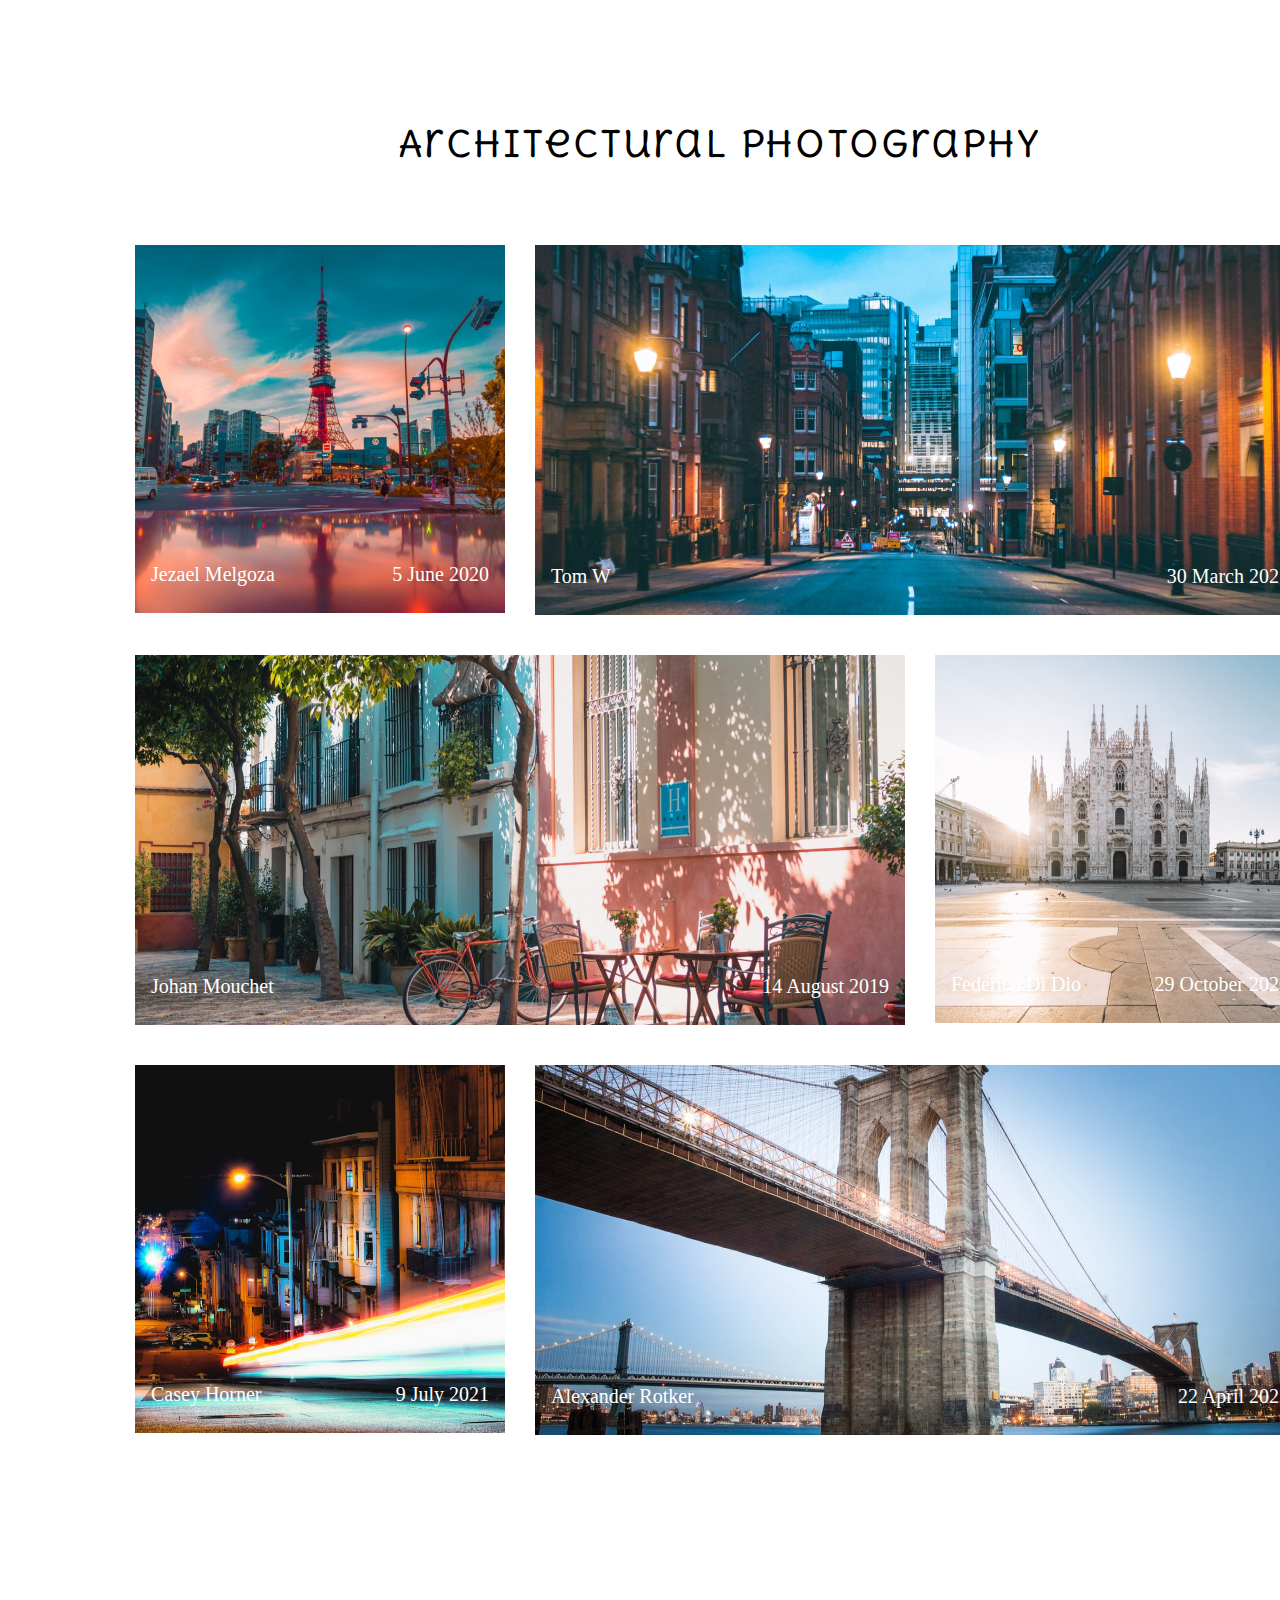
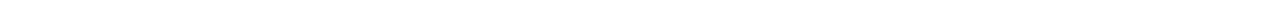
==== Lesson 12/pages/index.html @ c8718d3c "WIP grid" ====
<!DOCTYPE html>
<html lang="en">
<head>
    <meta charset="UTF-8">
    <meta http-equiv="X-UA-Compatible" content="IE=edge">
    <meta name="viewport" content="width=device-width, initial-scale=1.0">
    <link rel="stylesheet" href="../styles/reset.css">
    <link rel="stylesheet" href="../styles/index.css">
    <link rel="preconnect" href="https://fonts.googleapis.com">
    <link rel="preconnect" href="https://fonts.gstatic.com" crossorigin>
    <link href="https://fonts.googleapis.com/css2?family=Delius+Unicase&display=swap" rel="stylesheet">
    <title>Photography</title>
</head>
<body>
    <header>
        <h2>Architectural Photography</h2>
    </header>
    <main>
        <div class="wrapper">
            <div class="img_item">
                <img  src="../assets/image-1.png" alt="Jezael Melgoza"/>
                <div class="figcaption">
                    <span class="bottom-left">Jezael Melgoza</span>
                    <span class="bottom-right">5 June 2020</span>
                 </div>
            </div>  
            <div class="img_item1">
                <img  src="../assets/image.png" alt="Tom W"/>
                <div class="figcaption">
                    <span class="bottom-left">Tom W</span>
                    <span class="bottom-right">30 March 2021</span>
                </div>
            </div>
        </div>
        <div class="wrapper_2">
            <div class="img_item2">
                <img src="../assets/image (1).png" alt="Johan Mouchet"/>
                <div class="figcaption">
                    <span class="bottom-left">Johan Mouchet</span>
                    <span class="bottom-right">14 August 2019</span>
                </div>
            </div>     
            <div class="img_item3">
                <img src="../assets/image-1 (1).png" alt="Federico Di Dio"/>
                <div class="figcaption">
                    <span class="bottom-left">Federico Di Dio</span>
                    <span class="bottom-right">29 October 2020 </span>
                </div>
            </div>
        </div>
        <div class="wrapper">
            <div class="img_item4">
                <a href="#"><img src="../assets/image-1 (2).png" alt="Casey Horner"/></a>
                <div class="figcaption">
                    <span class="bottom-left">Casey Horner</span>
                    <span class="bottom-right">9 July 2021</span>
                </div>
            </div>
            <div class="img_item5">
                <a href="#"><img src="../assets/image (2).png" alt="Alexander Rotker"/></a>
                <div class="figcaption"> 
                    <span class="bottom-left">Alexander Rotker</span>
                    <span class="bottom-right">22 April 2022</span>
                </div>
            </div>
        </div>
    </main>
    
</body>
</html>
---- Lesson 12/styles/index.css ----
header{
    position: absolute;
    width: 644px;
    height: 45px;
    left: 397px;
    top: 120px;
}
h2{
    font-family: 'Delius Unicase',sans-serif;
    font-style: normal;
    font-weight: 400;
    font-size: 36px;
    line-height: 45px;
    text-align: center;
    letter-spacing: 0.05em;

    color: #000000;
}
main{
    width: 1400px;
    margin: 135px;
    margin-top: 245px;
    display: flex;
    flex-direction: column;
    justify-content: space-between;
    /* text-align: center; */
}

.wrapper{
    display: grid;
    grid-template-columns: 370px 770px 370px;
    grid-template-rows: 370px; 
    grid-gap: 30px;
    grid-row-gap: 30px;
    padding-bottom: 40px;
}
.wrapper_2{
    display: grid;
    grid-template-columns: 770px 370px 370px;
    grid-template-rows: 370px; 
    grid-gap: 30px;
    grid-row-gap: 30px;
    padding-bottom: 40px;
}
.img-item{
    grid-row-start: 1;
    grid-row-end: 2;
    grid-column-start: 1;
    grid-column-end: 2;
}
.img-item1{
    grid-row-start: 1;
    grid-row-end: 2;
    grid-column-start: 2;
    grid-column-end: 4;
}
.img-item2{
    grid-row-start: 1;
    grid-row-end: 2;
    grid-column-start: 1;
    grid-column-end: 3;
}
.img-item3{
    grid-row-start: 1;
    grid-row-end: 2;
    grid-column-start: 3;
    grid-column-end: 4;
} 
.img-item4{
    grid-row-start: 3;
    grid-row-end: 4;
    grid-column-start: 1;
    grid-column-end: 2;
} 
.img-item5{
    grid-row-start: 3;
    grid-row-end: 4;
    grid-column-start: 2;
    grid-column-end: 4;
} 
img{
    overflow: hidden;
    opacity: 100%;
    -webkit-filter: blur(0);
    filter: blur(0)

}
img:hover{
    border-radius: 20px;
    -webkit-filter: blur(1px);
    filter: blur(1px)
    opacity(0,6)
    
}
.figcaption{
    position: relative;
    text-align: center;
    font-family: 'Roboto';
    font-style: normal;
    font-weight: 500;
    font-size: 20px;
    line-height: 23px;
    color: #FFFFFF;

}
.bottom-left {
    position: absolute;
    bottom: 30px;
    left: 16px;
}
.bottom-right {
    position: absolute;
    bottom: 30px;
    right: 16px;
}
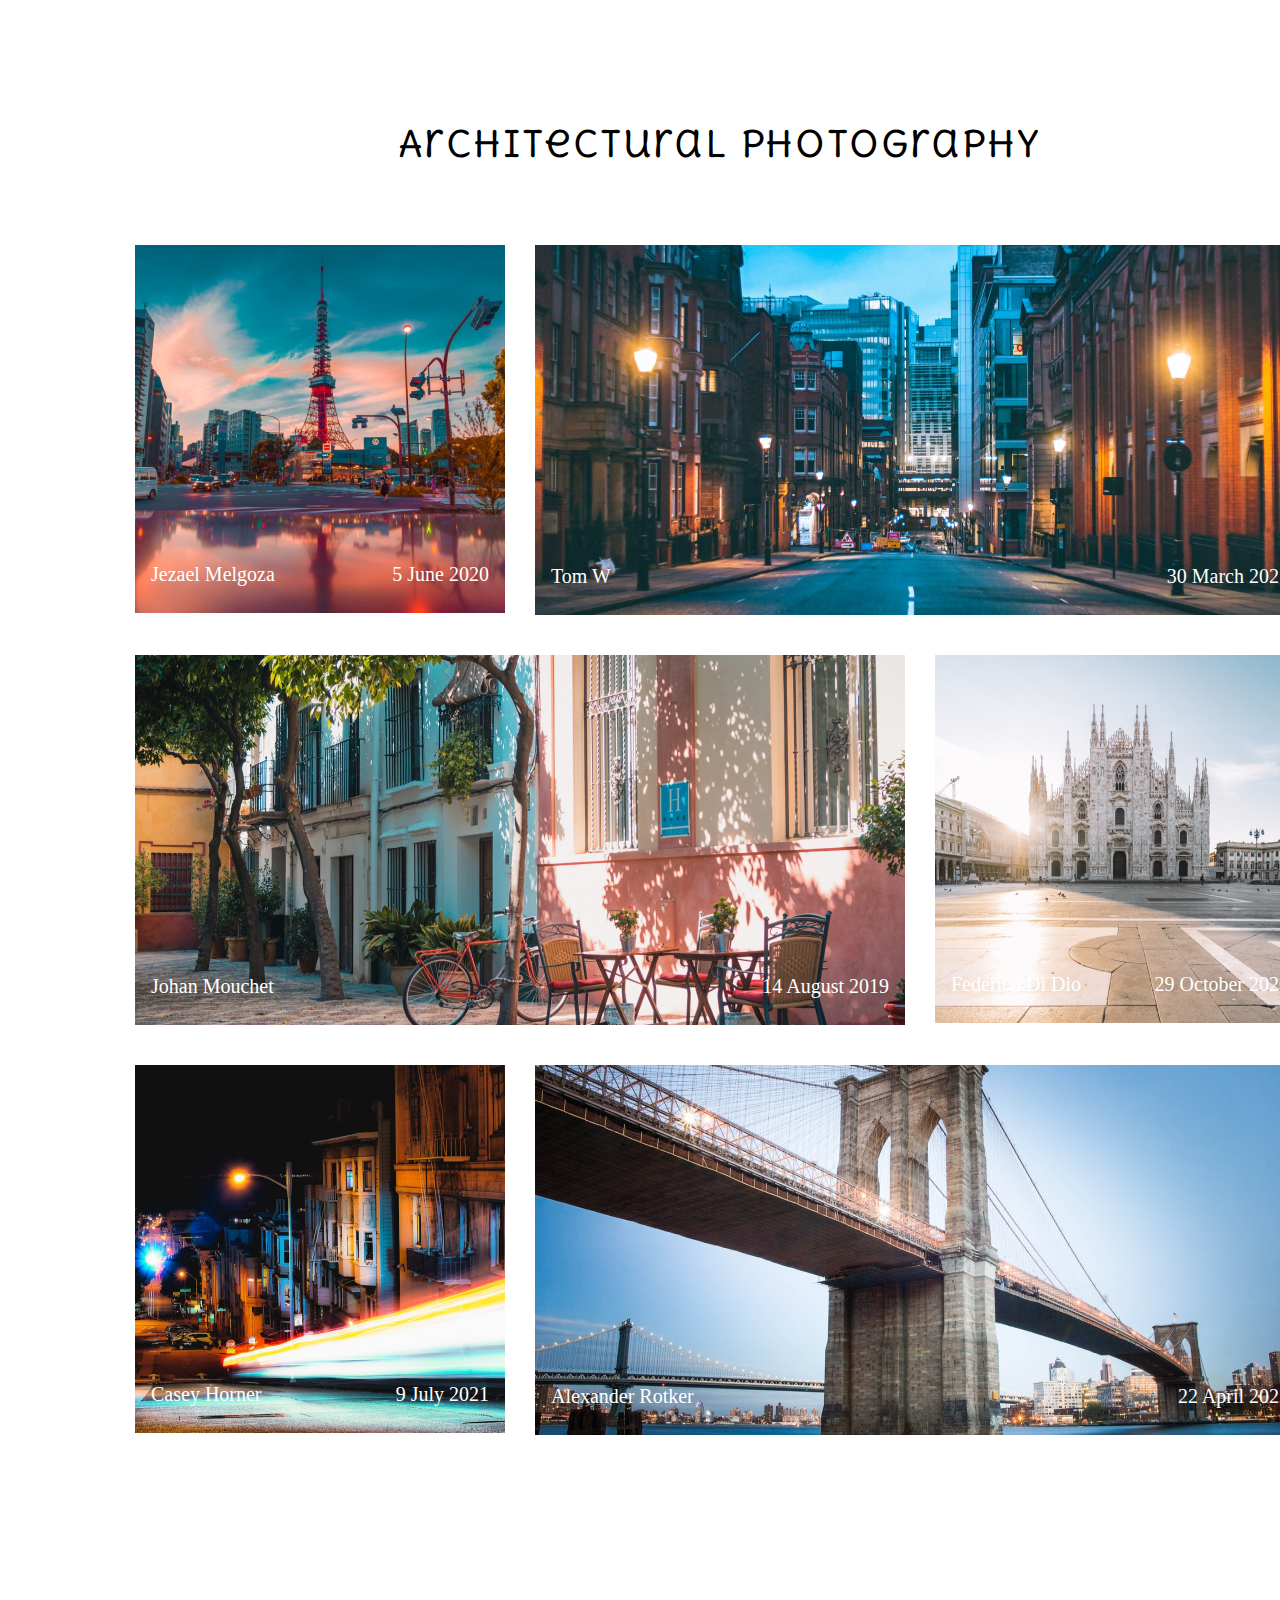
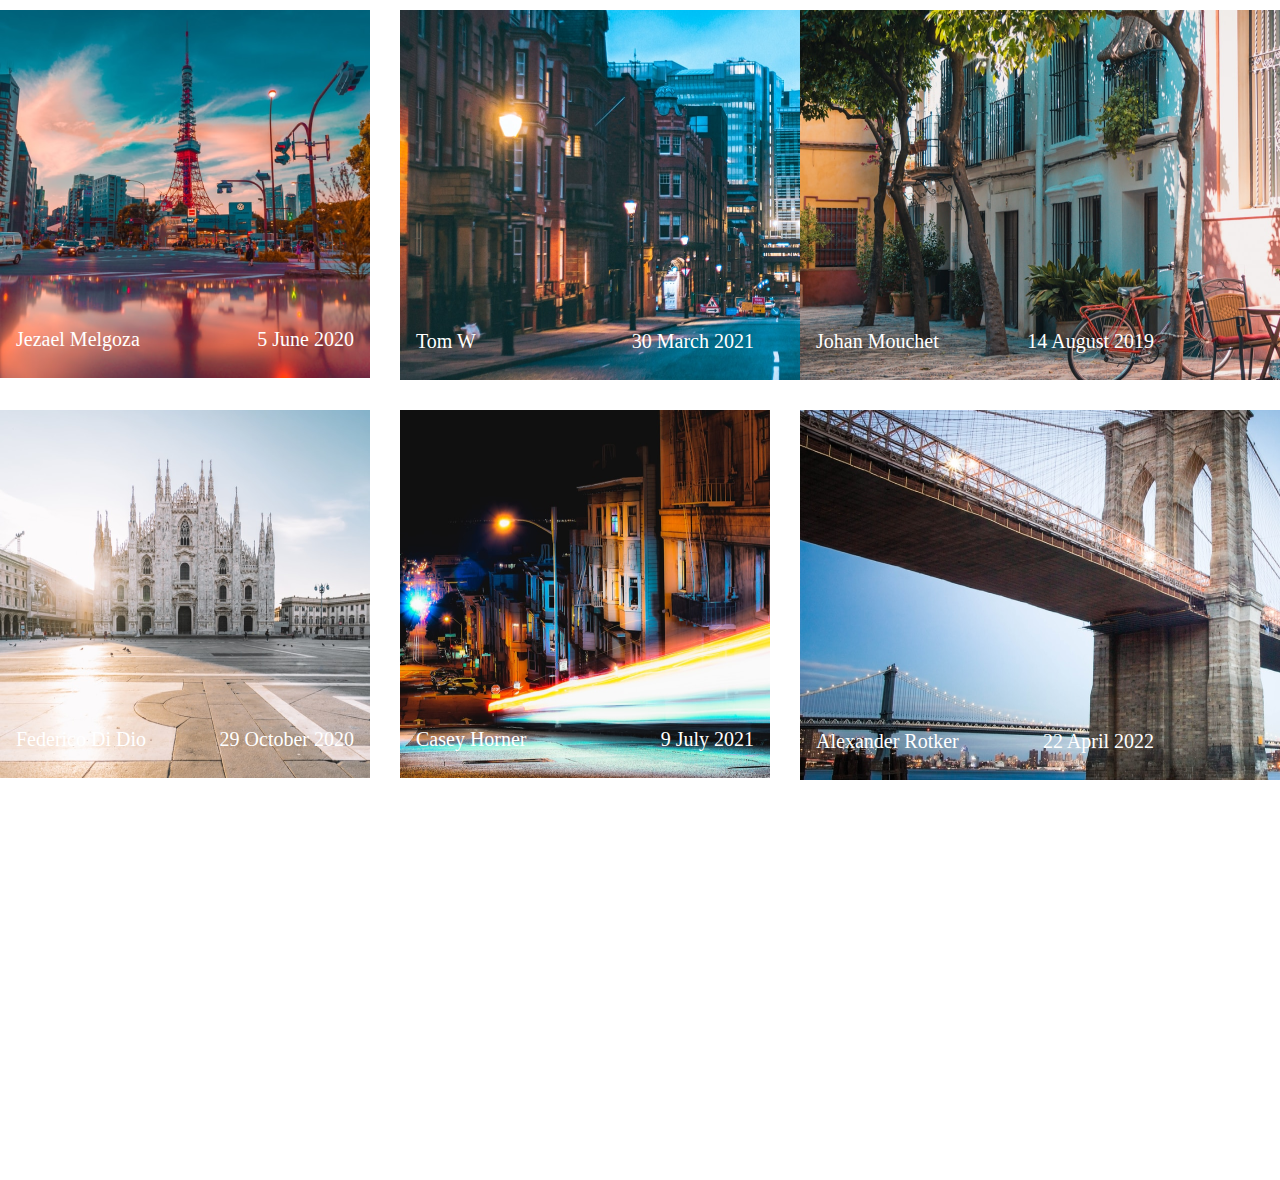
==== commit 9b9d1d9d: "Fix grid" ====
--- a/Lesson 12/pages/index.html
+++ b/Lesson 12/pages/index.html
@@ -65,6 +65,50 @@
             </div>
         </div>
     </main>
+    <section class="grid-example">
+        <div class="img_item">
+            <img  src="../assets/image-1.png" alt="Jezael Melgoza"/>
+            <div class="figcaption">
+                <span class="bottom-left">Jezael Melgoza</span>
+                <span class="bottom-right">5 June 2020</span>
+            </div>
+        </div>
+        <div class="img_item1">
+            <img  src="../assets/image.png" alt="Tom W"/>
+            <div class="figcaption">
+                <span class="bottom-left">Tom W</span>
+                <span class="bottom-right">30 March 2021</span>
+            </div>
+        </div>
+        <div class="img_item2">
+            <img src="../assets/image (1).png" alt="Johan Mouchet"/>
+            <div class="figcaption">
+                <span class="bottom-left">Johan Mouchet</span>
+                <span class="bottom-right">14 August 2019</span>
+            </div>
+        </div>
+        <div class="img_item3">
+            <img src="../assets/image-1 (1).png" alt="Federico Di Dio"/>
+            <div class="figcaption">
+                <span class="bottom-left">Federico Di Dio</span>
+                <span class="bottom-right">29 October 2020 </span>
+            </div>
+        </div>
+        <div class="img_item4">
+            <a href="#"><img src="../assets/image-1 (2).png" alt="Casey Horner"/></a>
+            <div class="figcaption">
+                <span class="bottom-left">Casey Horner</span>
+                <span class="bottom-right">9 July 2021</span>
+            </div>
+        </div>
+        <div class="img_item5">
+            <a href="#"><img src="../assets/image (2).png" alt="Alexander Rotker"/></a>
+            <div class="figcaption">
+                <span class="bottom-left">Alexander Rotker</span>
+                <span class="bottom-right">22 April 2022</span>
+            </div>
+        </div>
+    </section>
     
 </body>
 </html>--- a/Lesson 12/styles/index.css
+++ b/Lesson 12/styles/index.css
@@ -114,3 +114,20 @@
     right: 16px;
 }
 
+
+
+
+
+
+
+
+
+
+
+.grid-example {
+    display: grid;
+    grid-template-columns: repeat(3, 370px);
+    grid-template-rows: repeat(3, 370px);
+    grid-gap: 30px;
+}
+
